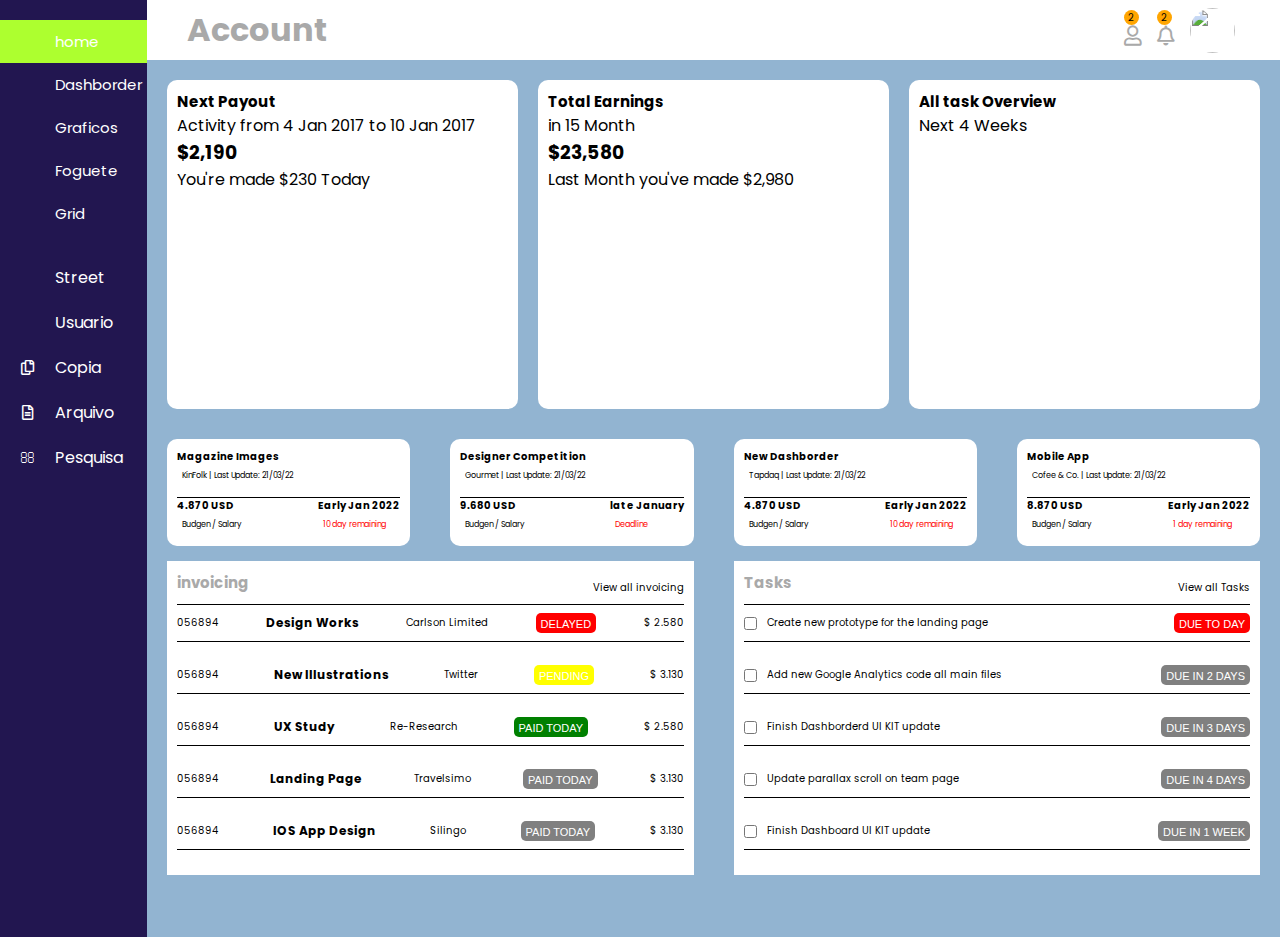
==== Final/index.html @ 6ac35854 "22/03" ====
<!DOCTYPE html>
<html lang="pt-br">
<head>
    <meta charset="UTF-8">
    <meta http-equiv="X-UA-Compatible" content="IE=edge">
    <meta name="viewport" content="width=device-width, initial-scale=1.0">   
    <link rel="stylesheet" href="https://pro.fontawesome.com/releases/v5.10.0/css/all.css">
    <link rel="stylesheet" href="CSS/charts.css">
    <link rel="stylesheet" href="CSS/style.css">
    <title>Document</title>
</head>
<body>
    <div class="global">
 <!-- BARRA DE NAVEGAÇAO LATERAL -->
          
                <nav class="nav-side-bar">
                    <ul>
                        <div class="side-icon-top">
                            <li class="ativo"><a href="index.html"><i class="far fa-home-lg side-icon"></i></a>home</li>
                            <li><a href="#"><i class="far fa-tachometer-alt-fast side-icon"></i></a>Dashborder</li>
                            <li><a href="#"><i class="far fa-chart-line side-icon"></i></a>Graficos</li>
                            <li><a href="#"><i class="far fa-rocket side-icon"></i></a>Foguete</li>
                            <li><a href="#"><i class="far fa-th side-icon"></i></a>Grid</li>
                        </div>
                        <div class="side-icon-bottom">
                            <li><a href="#"><i class="far fa-street-view side-icon"></i></a>Street</li>
                            <li><a href="#"><i class="far fa-users side-icon"></i></a>Usuario</li>
                            <li><a href="#"><i class="far fa-copy side-icon"></i></a>Copia</li>
                            <li><a href="#"><i class="far fa-file-alt side-icon"></i></a>Arquivo</li>
                            <li><a href="#"><i class="far fa-search side-icon"></i></a>Pesquisa</li>
                        </div>
                    
                    </ul>
                </nav>
            
<!-- CONTEUDO WEB -->
            <div class="geral">
                <div class="conteudo-geral">
                    <div class="cabecalho">
                        <h1>Account</h1>
                        <div class="usuario">
                           
                                <div class="friends">
                                    <div class="convite"><i class="far fa-times"></i>
                                        <h2>Solicitações de amizade</h2>
                                        
                                    </div>
                                        <div class="amigos amigo1">
                                            <img src="" alt="">
                                            <p><strong>Carlos</strong> </p>
                                            <button>Confirmar</button>
                                            <button>Agora não</button>
                                            
                                        </div>
                                        <div class="amigos amigo2">
                                            <img src="" alt="">
                                            <p><strong>Felipe</strong>  </p>
                                            <button>Confirmar</button>
                                            <button>Agora não</button>
                                            
                                        </div>
                    
                                </div>
                                <div class="bloco-not">
                                    <div class="top-notifica">
                                        <i class="far fa-times fecha"></i>
                                    </div>
                                    
                                    <div class="mensa p-1">                                     
                                      <p><strong>Carlo</strong></p>
                                      <p>Wassup bro</p>
                                    </div>
                                    <div class="mensa p-2">
                                      
                                      <p><strong>Fernanda</strong></p>
                                      <p>typing...</p>
                                    </div>
                                  </div>
                            
                            <div class="notifica1">
                                <div class="but-not but-1"><p>2</p></div>
                                <i class="far fa-user user-not"></i>
                            </div>
                            <div class="notifica2">
                                <div class="but-not but-2"><p>2</p></div>
                                <i class="far fa-bell sino"></i>
                            </div>
                                <img src="https://img.ibxk.com.br/2019/02/17/17124052466014.jpg" alt="" width="45" height="45" class="foto-perfil">
                                <div class="configurar">
                                    <div class="configs">
                                        <i class="far fa-edit icon-p"></i>
                                        <p>Editar</p>
                                    </div>
                                    <div class="configs">
                                        <i class="far fa-cogs icon-p"></i>
                                        <p>Configurar</p>
                                    </div>
                                    <div class="configs sair">
                                        <i class="far fa-times-circle icon-p"></i>
                                        <p>SAIR</p>
                                    </div>
                                </div>
                        </div>
                    </div>
                <div class="conteudo">
                    <div class="caixas">
                            <div class="caixa-1 caixa">
                            
                                        <h2>Next Payout</h2>
                                        <p>Activity from 4 Jan 2017 to 10 Jan 2017</p>
                                        <h3>$2,190</h3>
                                        <p>You're made $230 Today</p>
                                        <canvas id="pie-chart" width="300" height="200"></canvas>
                           </div>     
                            <div class="caixa-2 caixa">
                                        <h2>Total Earnings</h2>
                                        <p>in 15 Month</p>
                                        <h3>$23,580</h3>
                                        <p>Last Month you've made $2,980</p>
                                        <canvas id="bar-chart" width="300" height="200"></canvas>
                            </div>
                            <div class="caixa-3 caixa">
                                        <h2>All task Overview</h2>
                                        <p>Next 4 Weeks</p>
                                        <canvas id="bar-chart-horizontal" width="300" height="200"></canvas>
                            </div>
                         </div>
                     </div>
    <!-- BOLCO DE CAIXAS-->
                     <div class="caixas2">
                        <div class="caixa-4 caixa1">
                                <h2>Magazine Images</h2>
                                <p>KinFolk | Last Update: 21/03/22</p>
                            <div class="sub-caixa">
                                <div class="sub-texto subt1">
                                    <h2>4.870 USD</h2>
                                    <p> Budgen / Salary</p>
                                </div>
                                <div class="sub-texto subt2">
                                    <h2>Early Jan 2022</h2>
                                    <p> 10 day remaining</p>
                                </div>
                            </div>
                        </div>
                        <div class="caixa-5 caixa1">
                                <h2>Designer Competition</h2>
                                <p>Gourmet | Last Update: 21/03/22</p>
                            <div class="sub-caixa">
                                <div class="sub-texto subt1">
                                    <h2>9.680 USD</h2>
                                    <p> Budgen / Salary</p>
                                </div>
                                <div class="sub-texto subt2">
                                    <h2>late January </h2>
                                    <p> Deadline</p>
                                </div>
                            </div>
                        </div>
                        <div class="caixa-6 caixa1 ">
                                <h2>New Dashborder</h2>
                                <p>Tapdaq | Last Update: 21/03/22</p>
                            <div class="sub-caixa">
                                <div class="sub-texto subt1">
                                    <h2>4.870 USD</h2>
                                    <p> Budgen / Salary</p>
                                </div>
                                <div class="sub-texto subt2">
                                    <h2>Early Jan 2022</h2>
                                    <p> 10 day remaining</p>
                                </div>
                            </div>
                        </div>
                        <div class="caixa-7 caixa1">
                                <h2>Mobile App</h2>
                                <p>Cofee & Co.  | Last Update: 21/03/22</p>
                            <div class="sub-caixa">
                                <div class="sub-texto subt1">
                                    <h2>8.870 USD</h2>
                                    <p> Budgen / Salary</p>
                                </div>
                                <div class="sub-texto subt2">
                                    <h2>Early Jan 2022</h2>
                                    <p> 1 day remaining</p>
                                </div>
                            </div>
                         </div>
                    </div>
                    <!-- CAIXA BLOCOS-->
            <div class="caixas3">
                <div class="bloco1">
                    <div class="head-bloco">
                        <h2>invoicing</h2>
                        <p> View all invoicing</p>
                    </div>
                    <div class="linha1 linhas">
                        <p>056894</p>
                        <h2>Design Works</h2>
                        <p>Carlson Limited</p>
                        <button class="lin1"><p class="butt-p">DELAYED</p></button>
                        <p>$ 2.580</p>
                    </div>
                    <div class="linha2 linhas">
                        <p>056894</p>
                        <h2>New Illustrations </h2>
                        <p>Twitter</p>
                        <button class="lin2"><p class="butt-p">PENDING</p></button>
                        <p>$ 3.130</p>
                    </div>
                    <div class="linha3 linhas">
                        <p>056894</p>
                        <h2>UX Study</h2>
                        <p>Re-Research</p>
                        <button class="lin3"><p class="butt-p">PAID TODAY</p></button>
                        <p>$ 2.580</p>
                    </div>
                    <div class="linha4 linhas">
                        <p>056894</p>
                        <h2>Landing Page</h2>
                        <p>Travelsimo</p>
                        <button class="lin4"><p class="butt-p">PAID TODAY</p></button>
                        <p>$ 3.130</p>
                    </div>
                    <div class="linha4 linhas">
                        <p>056894</p>
                        <h2>IOS App Design</h2>
                        <p>Silingo</p>
                        <button class="lin4"><p class="butt-p">PAID TODAY</p></button>
                        <p>$ 3.130</p>
                    </div>
                </div>

                <div class="bloco1">
                    <div class="head-bloco">
                        <h2>Tasks</h2>
                        <p> View all Tasks</p>
                    </div>
                    <div class="linha1 linhas">
                        <input type="checkbox" name="" id="">
                        <p class="sub-p">Create new prototype for the landing page</p>
                        <button class="lin1"><p class="butt-p">DUE TO DAY</p></button>
                    </div>
                    <div class="linha2 linhas">
                        <input type="checkbox" name="" id="">
                        <p class="sub-p">Add new Google  Analytics code all main files</p>
                        <button class="lin4"><p class="butt-p">DUE IN 2 DAYS</p></button>
                    </div>
                    <div class="linha3 linhas">
                        <input type="checkbox" name="" id="">
                        <p class="sub-p">Finish Dashborderd UI KIT update</p>
                        <button class="lin4"><p class="butt-p">DUE IN 3 DAYS</p></button>
                    </div>
                    <div class="linha4 linhas">
                        <input type="checkbox" name="" id="">
                        <p class="sub-p">Update parallax scroll on team page</p>
                        <button class="lin4"><p class="butt-p">DUE IN 4 DAYS</p></button>
                    </div>
                    <div class="linha4 linhas">
                        <input type="checkbox" name="" id="">
                        <p class="sub-p">Finish Dashboard UI KIT update</p>
                        <button class="lin4"><p class="butt-p">DUE IN 1 WEEK</p></button>
                    </div>
                </div>
            </div>
            </div>
        </div>
    </div> 
    <script src="https://cdn.jsdelivr.net/npm/apexcharts"></script>
    <script src="https://cdnjs.cloudflare.com/ajax/libs/Chart.js/2.5.0/Chart.min.js"></script>
    <script src="javaScript/JavaScript.js"></script>
    <script src="javaScript/scriptNotifi.js"></script>
</body>
</html>
---- Final/CSS/charts.css ----
#pie-chart{
    width: 300px !important;
}
#bar-chart{
    width: 300px !important;
}
#bar-chart-horizontal{
    width: 300px !important;
}
---- Final/CSS/style.css ----
@import url('https://fonts.googleapis.com/css2?family=Poppins:wght@100;200;300;400;500&display=swap');

*{
    margin: 0;
    padding: 0;
    box-sizing: border-box;
}
body{
    background-color: rgb(146, 180, 209);
    font-family: poppins, sans-serif;

}
.global{
    display: flex;
}
.geral{
    display: flex; 
    width: 100%;
}
.conteudo-geral{
    width: 100%;
}
h2{
    font-size: 15px;
}

.nav-side-bar{
    width: 3%;
    background-color: rgb(34, 22, 80);
    overflow: hidden;
    white-space: nowrap;
    transition: .3s ease;
}
.nav-side-bar:hover{
    width: 13%;
}
.nav-side-bar li{
    padding: 10px;
    color: white;
}
.nav-side-bar li:hover{
    cursor: pointer;
    background-color: rgba(172, 255, 47, 0.473);
    transition: .2s ease-in-out;
    
}
.nav-side-bar li .far{
    color: white;
    width: 35px;
}
.nav-side-bar .far{
    margin-right: 10px;
    font-size: 15px;
    text-align: center;
}
.side-icon-top{
    margin-top: 20px;
    margin-bottom: 20px;
    font-size: 15px;
}
.ativo{
    background-color: greenyellow;
    color: black;
}

/*CONTEUDO*/

.cabecalho{
    display: flex;
    width: 100%;
    height: 60px;
    background-color: white;
    justify-content: space-between;
    align-items: center;
    text-align: center;
   
}
/* notificaçao*/
.convite{
    border-bottom: 1px solid black;
    height: 30px;
    border-radius: 10px 10px 0px 0px;
    text-align: center;
    display: flex;
    align-items: center;
}
.convite h2{
    color: rgb(73, 73, 73);
    font-size: 8px;
}
.convite .fa-times{
    color: black;
    margin-left: 10px;
}
.friends{
    background-color: rgb(153, 153, 153);
    height: 150px;
    width: 250px;
    border-radius: 10px;
    position: absolute;
    right: 8%;
    top:10%;
    border: none;
    display: none;
    
}
.amigos{
    display: flex;
    justify-content: space-between;
    padding: 10px 20px 10px 10px;
    align-items: center;
}
.friends p{
    font-size: 10px;
    color: rgb(0, 0, 0);
    margin-right: 20px;
}
.amigos:hover{
    cursor: pointer;
    background-color: darkgray;
    color: black;
}
.cabecalho h1{
    color: darkgray;
    margin-left: 40px ;
}
.amigos button{
    border: none;
    background-color: rgb(255, 255, 255);
    padding: 5px;
    cursor: pointer;
    
}
.amigos button:hover{
    background-color: blue;
    color: white;
}
.bloco-not{
    position: absolute;
    top: 7%;
    right: 8%;
    width: 200px;
    height: 150px;
    background-color: rgba(24, 24, 24, 0.913);
    border-radius: 10px;
    display: none;
}
.top-notifica{
    color: white;
}
.mensa{
    padding: 5px;
    height: 40px;
    background-color: rgba(128, 128, 128, 0.521);
    margin: 5px;
    font-size: 10px;
    text-align: start;
    border-radius: 10px;
}
.configurar{ 
    position: absolute;
    width: 150px;
    height: 120px;
    top:10%;
    background-color: rgb(0, 0, 0);
    border-radius: 10px;
    display: none;
   
}
.configs{
    font-size: 12px !important;
    display: flex;
    margin: 10px;
    align-items: flex-end;
    justify-content: space-between;
    color: darkgray;
}
.sair:hover{
    cursor: pointer;
}
/* ------  */
.usuario{
    margin-right: 4%;
    display: flex;
    align-items: center;
    justify-content: center;
}
.usuario i{
    margin-right: 15px;
    font-size: 20px ;
    color: darkgray;
}
.foto-perfil{
    border-radius: 50%;
}
.but-not{
    background-color: orange;
    width: 15px;
    height: 15px;
    border-radius: 50%;
    font-size: 10px !important;
}
.conteudo{
    padding: 10px;

}
.caixas{
    display: flex;
    flex-direction: row;
}
.caixa{
    width: 33%;
    background-color: rgb(255, 255, 255);
    padding: 10px;
    margin: 10px;
    border-radius: 10px;
}
.caixa1{
    width: 25%;
    background-color: rgb(255, 255, 255);
    padding: 10px;
    margin: 10px 20px;
    border-radius: 10px;
}
.caixas2{
    display: flex;
}
.caixas2 h2{
    font-size: 10px;
}
.caixas2 p{
    font-size: 8px;
    margin: 5px
}
.sub-caixa{
    border-top:1px solid black;
    margin-top: 15px;
    display: flex;
    justify-content: space-between;
}
.subt2 p{
    color: red;
}
/* CAIXA BLOCOS*/

.caixas3{
    display: flex;
    margin-bottom: 5%;
}
.bloco1{
    width: 50%;
    background-color: white;
    margin: 5px 20px;
    padding: 10px;
}
.head-bloco{
    display: flex;
    justify-content: space-between;
    align-items: center;
    font-size: 10px;
    border-bottom: 1px solid black;
}
.head-bloco h2{
    color: darkgray;
    font-size: 15px;
    margin-bottom: 10px;
    
}
.linhas{
    display: flex;
    justify-content: space-between;
    align-items: center;
    font-size: 10px;
    margin-bottom: 15px;
    border-bottom: 1px solid black;
    height: 37px;
}
.linhas h2{
    font-size: 12px;
}
.sub-p{
    margin-right: auto;
    margin-left: 10px;
}
.linhas button{
    border: none;
    padding: 5px;
    font-family: sans-serif;
    border-radius: 5px;
    color: white;
    height: 20px;
}
.butt-p{
    font-size: 11px !important;
} 
.lin1{
    background-color: red;
}
.lin2{
    background-color: yellow;
}
.lin3{
    background-color: green;
}
.lin4{
    background-color: grey;
}
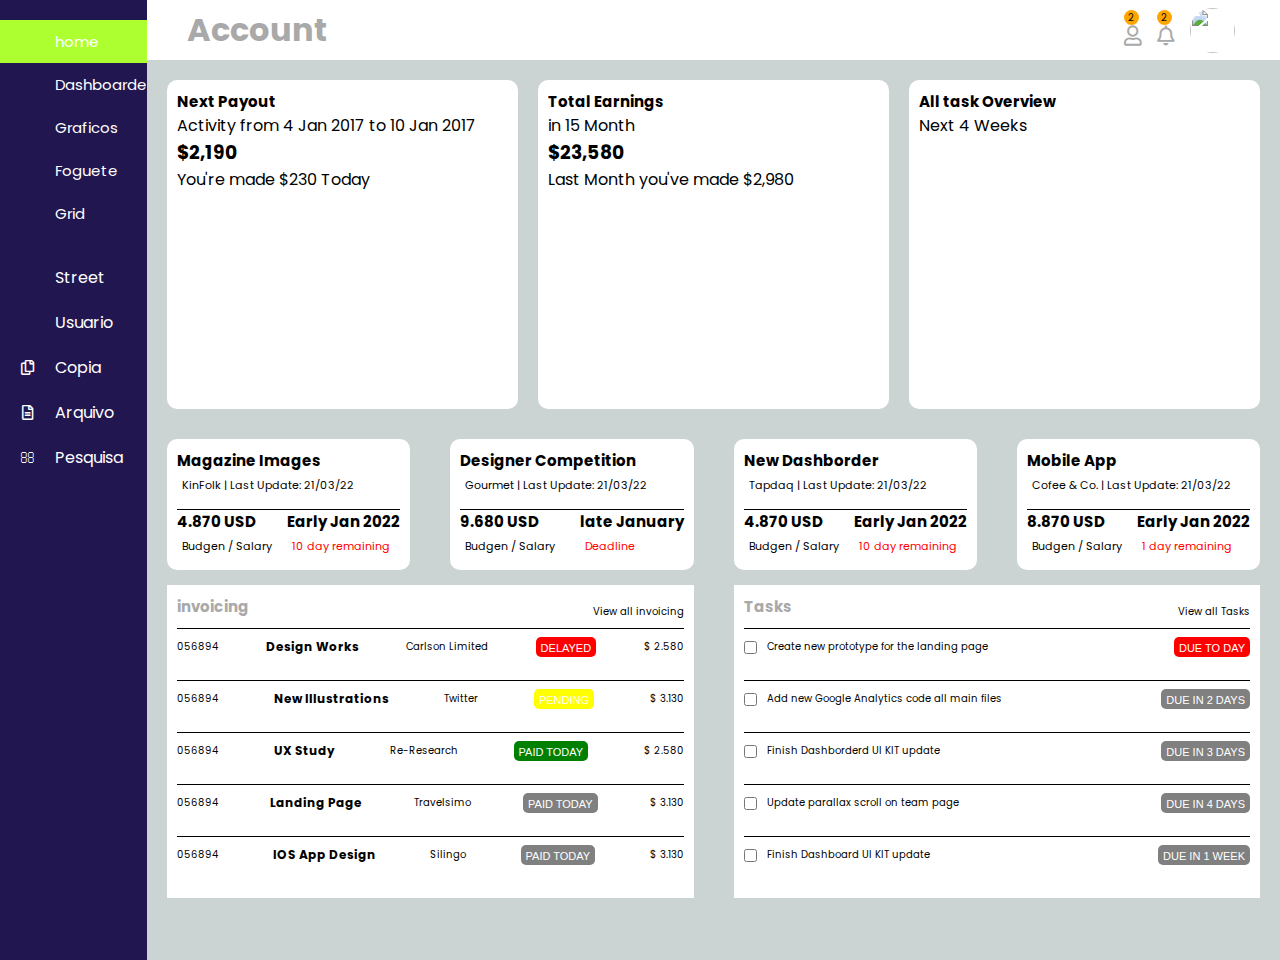
==== commit ea5b945b: "23/03" ====
--- a/Final/index.html
+++ b/Final/index.html
@@ -16,18 +16,18 @@
                 <nav class="nav-side-bar">
                     <ul>
                         <div class="side-icon-top">
-                            <li class="ativo"><a href="index.html"><i class="far fa-home-lg side-icon"></i></a>home</li>
-                            <li><a href="#"><i class="far fa-tachometer-alt-fast side-icon"></i></a>Dashborder</li>
-                            <li><a href="#"><i class="far fa-chart-line side-icon"></i></a>Graficos</li>
-                            <li><a href="#"><i class="far fa-rocket side-icon"></i></a>Foguete</li>
-                            <li><a href="#"><i class="far fa-th side-icon"></i></a>Grid</li>
+                            <a href="index.html"><li class="ativo"><i class="far fa-home-lg side-icon"></i>home</li></a>
+                            <a href="index2.html"><li><i class="far fa-tachometer-alt-fast side-icon"></i>Dashboarder</li></a>
+                            <a href="#"><li><i class="far fa-chart-line side-icon"></i>Graficos</li></a>
+                            <a href="#"><li><i class="far fa-rocket side-icon"></i>Foguete</li></a>
+                            <a href="#"><li><i class="far fa-th side-icon"></i>Grid</li></a>
                         </div>
                         <div class="side-icon-bottom">
-                            <li><a href="#"><i class="far fa-street-view side-icon"></i></a>Street</li>
-                            <li><a href="#"><i class="far fa-users side-icon"></i></a>Usuario</li>
-                            <li><a href="#"><i class="far fa-copy side-icon"></i></a>Copia</li>
-                            <li><a href="#"><i class="far fa-file-alt side-icon"></i></a>Arquivo</li>
-                            <li><a href="#"><i class="far fa-search side-icon"></i></a>Pesquisa</li>
+                            <a href="#"><li><i class="far fa-street-view side-icon"></i>Street</li></a>
+                            <a href="#"><li><i class="far fa-users side-icon"></i>Usuario</li></a>
+                            <a href="#"><li><i class="far fa-copy side-icon"></i>Copia</li></a>
+                            <a href="#"><li><i class="far fa-file-alt side-icon"></i>Arquivo</li></a>
+                            <a href="#"><li><i class="far fa-search side-icon"></i>Pesquisa</li></a>
                         </div>
                     
                     </ul>
--- a/Final/CSS/style.css
+++ b/Final/CSS/style.css
@@ -4,9 +4,11 @@
     margin: 0;
     padding: 0;
     box-sizing: border-box;
+    list-style: none;
+    text-decoration: none;
 }
 body{
-    background-color: rgb(146, 180, 209);
+    background-color: rgb(204 211 211);
     font-family: poppins, sans-serif;
 
 }
@@ -52,6 +54,7 @@
     margin-right: 10px;
     font-size: 15px;
     text-align: center;
+    
 }
 .side-icon-top{
     margin-top: 20px;
@@ -226,10 +229,10 @@
     display: flex;
 }
 .caixas2 h2{
-    font-size: 10px;
+    font-size: 15px;
 }
 .caixas2 p{
-    font-size: 8px;
+    font-size: 11px;
     margin: 5px
 }
 .sub-caixa{
@@ -258,7 +261,6 @@
     justify-content: space-between;
     align-items: center;
     font-size: 10px;
-    border-bottom: 1px solid black;
 }
 .head-bloco h2{
     color: darkgray;
@@ -272,7 +274,7 @@
     align-items: center;
     font-size: 10px;
     margin-bottom: 15px;
-    border-bottom: 1px solid black;
+    border-top: 1px solid black;
     height: 37px;
 }
 .linhas h2{
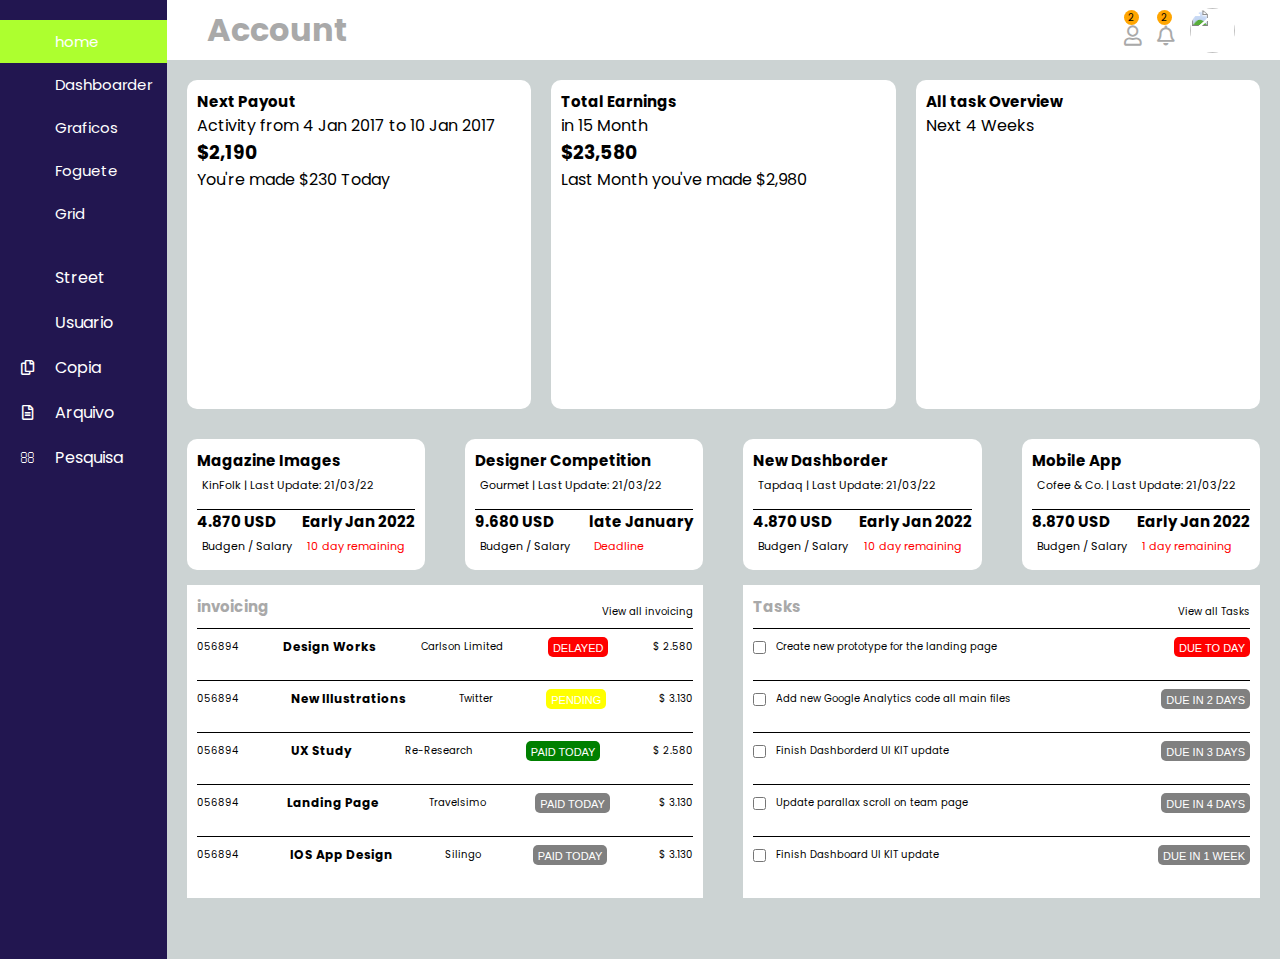
==== commit 891ca290: "24/03" ====
--- a/Final/index.html
+++ b/Final/index.html
@@ -5,7 +5,7 @@
     <meta http-equiv="X-UA-Compatible" content="IE=edge">
     <meta name="viewport" content="width=device-width, initial-scale=1.0">   
     <link rel="stylesheet" href="https://pro.fontawesome.com/releases/v5.10.0/css/all.css">
-    <link rel="stylesheet" href="CSS/charts.css">
+    <!-- <link rel="stylesheet" href="CSS/charts.css"> -->
     <link rel="stylesheet" href="CSS/style.css">
     <title>Document</title>
 </head>
--- a/Final/CSS/style.css
+++ b/Final/CSS/style.css
@@ -34,7 +34,7 @@
     transition: .3s ease;
 }
 .nav-side-bar:hover{
-    width: 13%;
+    width: 15% !important;
 }
 .nav-side-bar li{
     padding: 10px;
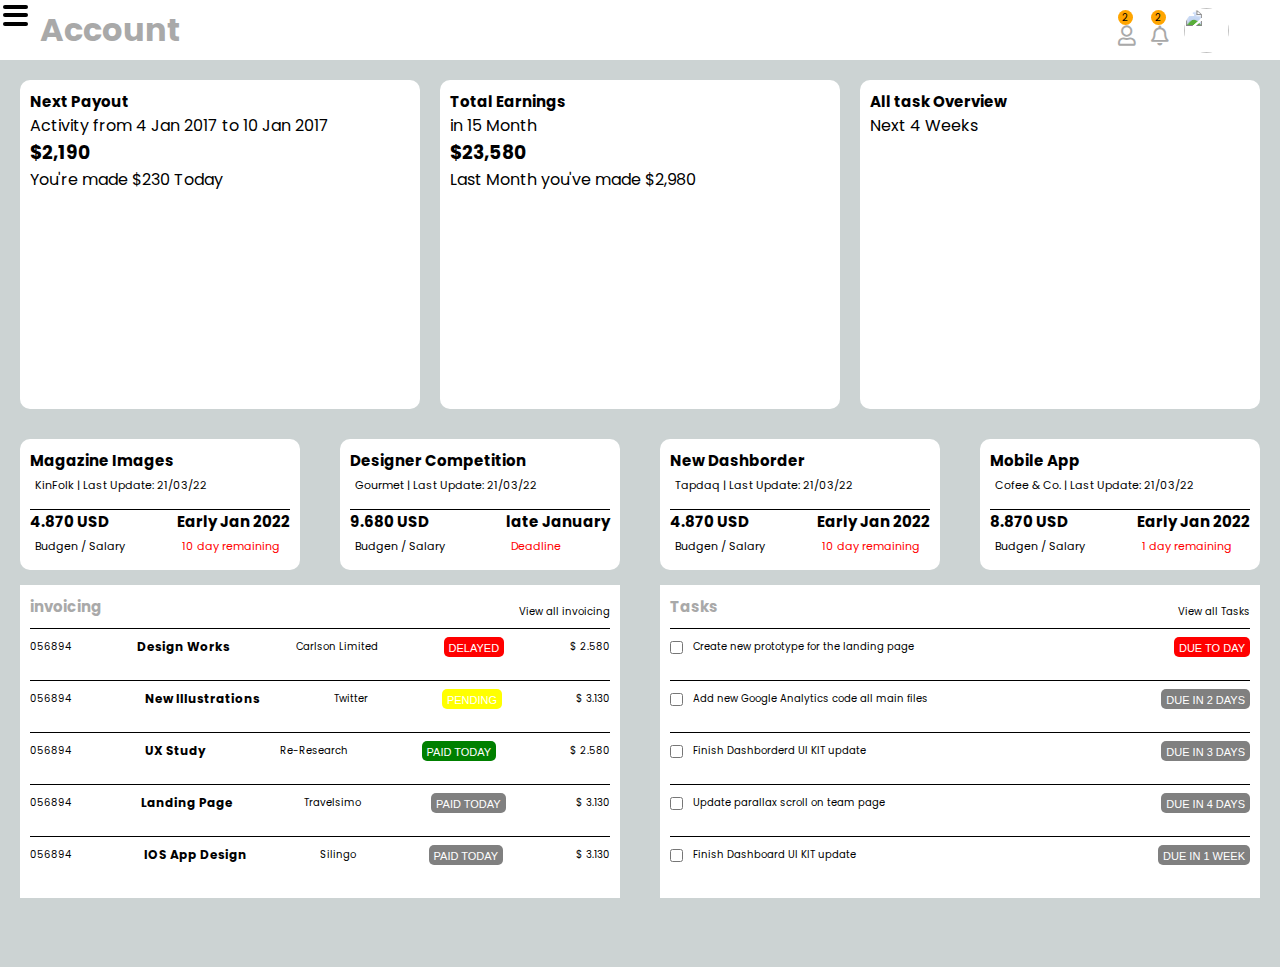
==== commit 27305aee: "25/03" ====
--- a/Final/index.html
+++ b/Final/index.html
@@ -13,7 +13,7 @@
     <div class="global">
  <!-- BARRA DE NAVEGAÇAO LATERAL -->
           
-                <nav class="nav-side-bar">
+                <nav class="nav-side-bar .active">
                     <ul>
                         <div class="side-icon-top">
                             <a href="index.html"><li class="ativo"><i class="far fa-home-lg side-icon"></i>home</li></a>
@@ -32,7 +32,17 @@
                     
                     </ul>
                 </nav>
-            
+
+<!-- MENU RESPONSIVO --> 
+                <div class="menu-respon-geral">
+                    <div class="icon-menu-responsivo">
+                        <div class="burguer-icon"></div>
+                        <div class="burguer-icon"></div>
+                        <div class="burguer-icon"></div>
+                    </div>
+                </div>
+    
+
 <!-- CONTEUDO WEB -->
             <div class="geral">
                 <div class="conteudo-geral">
--- a/Final/CSS/style.css
+++ b/Final/CSS/style.css
@@ -28,7 +28,7 @@
 
 .nav-side-bar{
     width: 3%;
-    background-color: rgb(34, 22, 80);
+    background-color: #221650;
     overflow: hidden;
     white-space: nowrap;
     transition: .3s ease;
@@ -65,7 +65,38 @@
     background-color: greenyellow;
     color: black;
 }
-
+/*MENU RESPONSIVO*/
+    .side-responsiva{
+        display: none;
+        width: 3%;
+        background-color: #221650;
+        overflow: hidden;
+        white-space: nowrap;
+        position: absolute;
+    }
+    .menu-respon-geral{
+        display: none;
+        position: fixed;
+    }
+    .icon-menu-responsivo{
+        width: 30px;
+        height: 30px;
+        background-color: #ffffff;
+        position: absolute;
+        top: 1%;
+        left: 1%;
+        display: flex;
+        justify-content: space-evenly;
+        align-items: center;
+        flex-direction: column;
+        border-radius: 5px;
+    }
+    .burguer-icon{
+        width: 25px;
+        height: 4px;
+        background-color: black;
+        border-radius: 15px;
+    }
 /*CONTEUDO*/
 
 .cabecalho{
@@ -306,4 +337,15 @@
 }
 .lin4{
     background-color: grey;
+}
+/* resposividade*/
+@media (max-width:1390px){
+    .nav-side-bar{
+        display: none;
+        position: fixed;
+        min-width: 1px;
+    }
+    .menu-respon-geral{
+        display: block;
+    }
 }